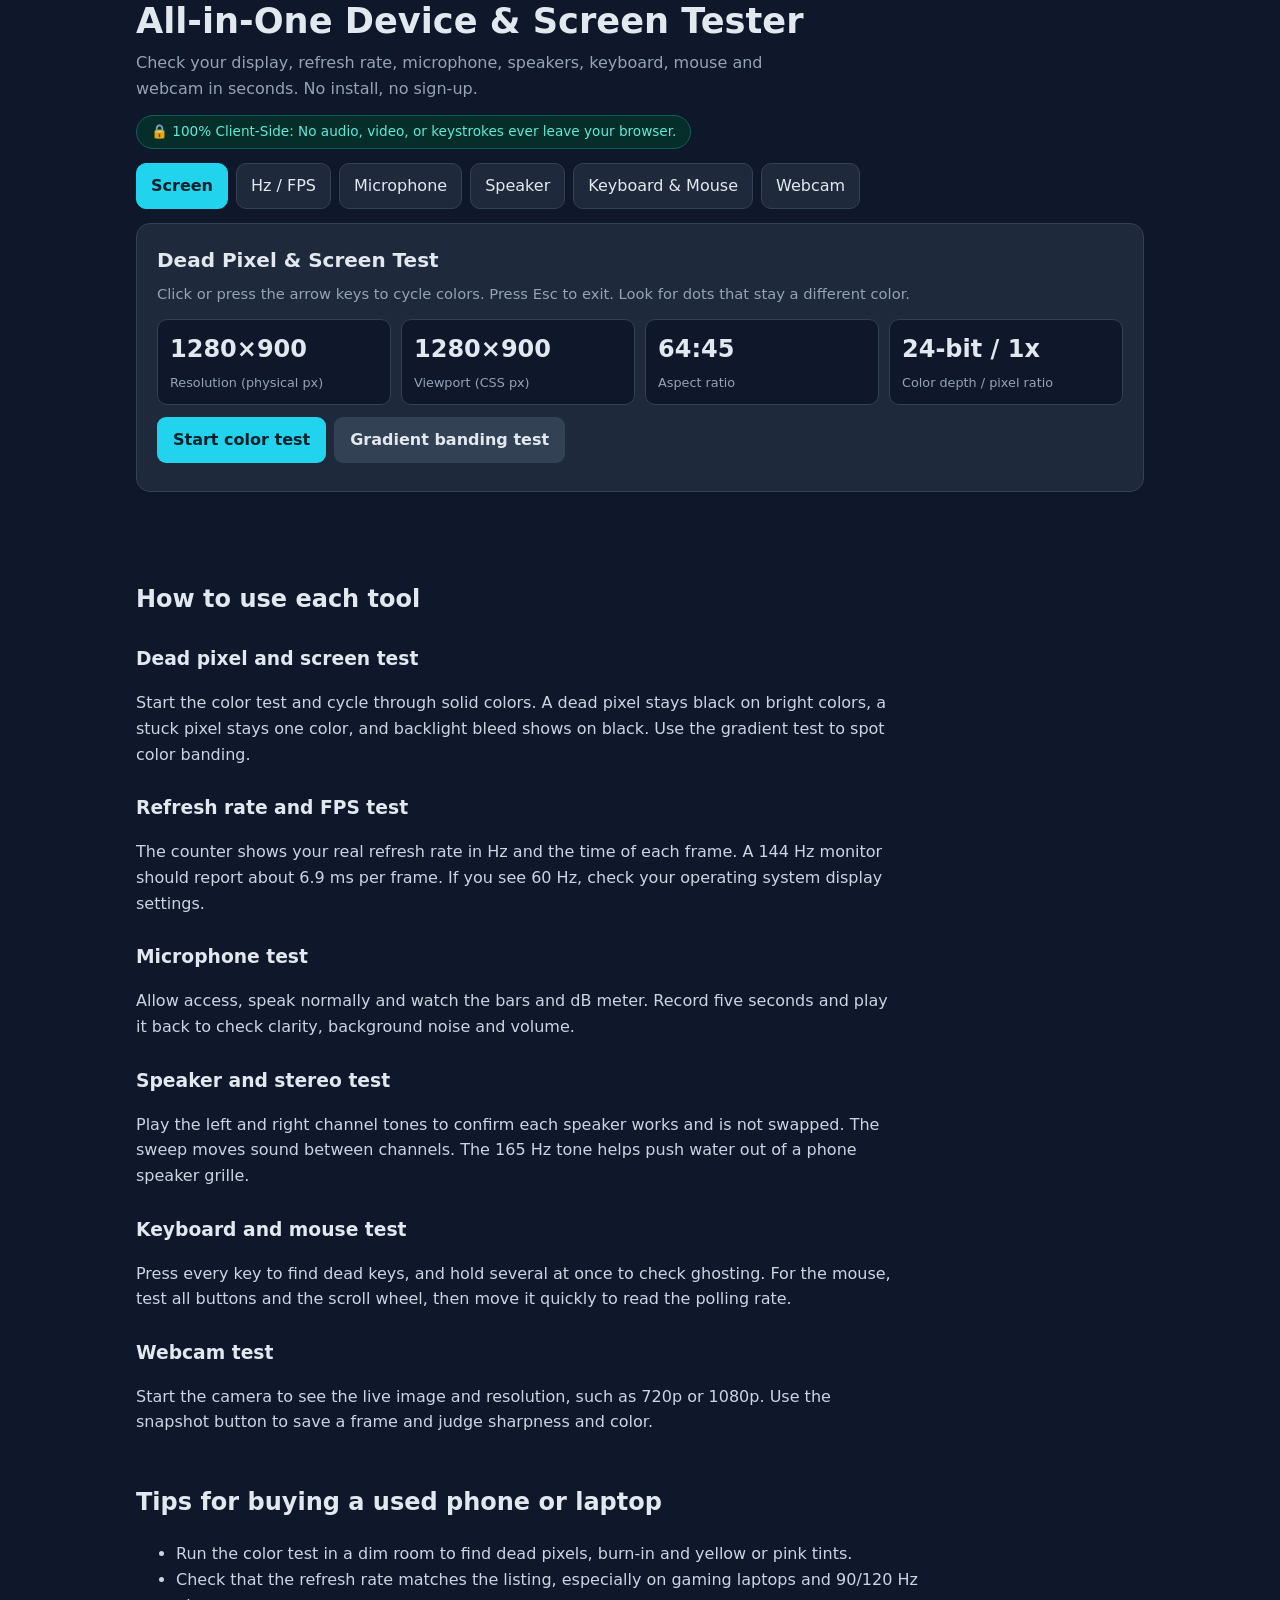
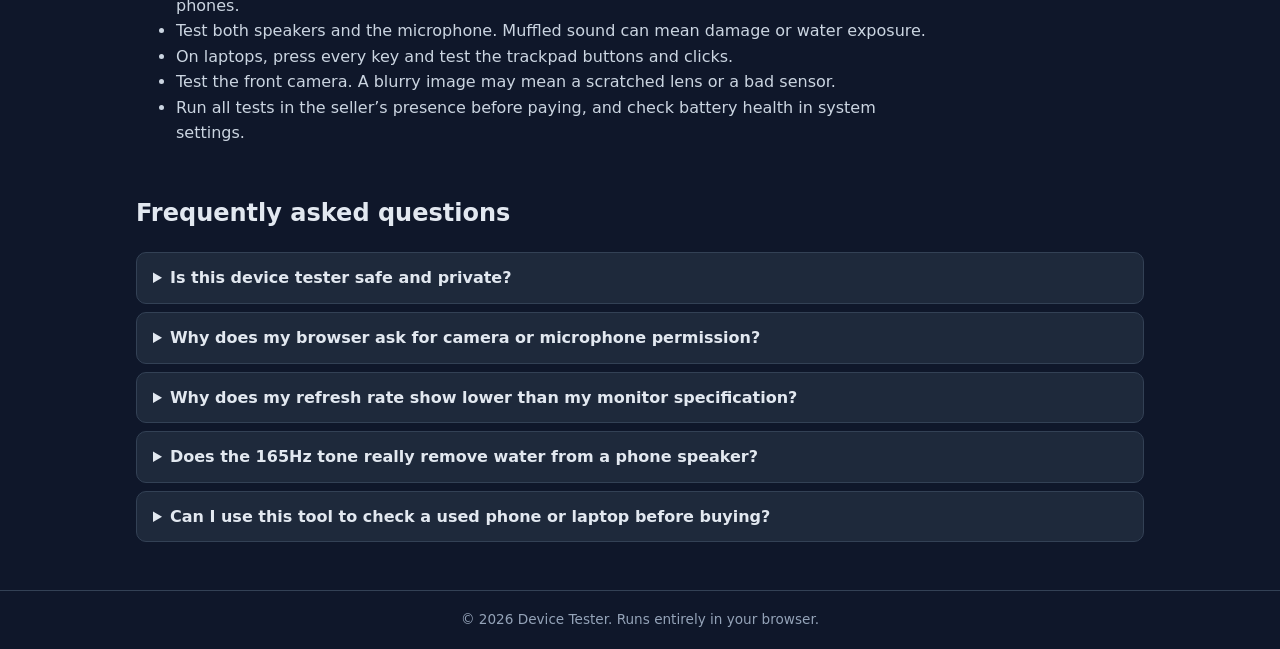
==== index.html @ 1de3c0f3 "Add files via upload" ====
<!DOCTYPE html>
<html lang="en">
<head>
<meta charset="utf-8">
<meta name="viewport" content="width=device-width, initial-scale=1">
<title>Free Online Device Tester: Dead Pixel, Hz, Mic, Speaker, Keyboard & Webcam Test</title>
<meta name="description" content="Free all-in-one device tester. Check dead pixels, screen refresh rate (Hz), microphone, speakers, keyboard, mouse polling rate and webcam in your browser. 100% client-side and private.">
<meta name="theme-color" content="#0f172a">
<link rel="canonical" href="https://test.yourdomain.com/">
<link rel="icon" href="data:image/svg+xml,%3Csvg xmlns='http://www.w3.org/2000/svg' viewBox='0 0 32 32'%3E%3Crect width='32' height='32' rx='7' fill='%230f172a'/%3E%3Crect x='6' y='8' width='20' height='13' rx='2' fill='none' stroke='%2322d3ee' stroke-width='2.5'/%3E%3Crect x='11' y='24' width='10' height='2.5' fill='%2322d3ee'/%3E%3C/svg%3E">
<meta property="og:type" content="website">
<meta property="og:title" content="Free Online Device Tester: Screen, Audio, Keyboard, Mouse & Webcam">
<meta property="og:description" content="Test your screen, refresh rate, microphone, speakers, keyboard, mouse and webcam in one fast page. Nothing leaves your browser.">
<meta property="og:url" content="https://test.yourdomain.com/">
<meta name="twitter:card" content="summary">
<script type="application/ld+json">
{"@context":"https://schema.org","@graph":[
{"@type":"WebApplication","name":"All-in-One Device & Screen Tester","url":"https://test.yourdomain.com/","applicationCategory":"UtilitiesApplication","operatingSystem":"Any (modern web browser)","offers":{"@type":"Offer","price":"0","priceCurrency":"USD"},"description":"Browser-based tools to test dead pixels, refresh rate, microphone, speakers, keyboard, mouse and webcam. Runs entirely on the client."},
{"@type":"FAQPage","mainEntity":[
{"@type":"Question","name":"Is this device tester safe and private?","acceptedAnswer":{"@type":"Answer","text":"Yes. Every test runs locally in your browser. Audio, video and keystrokes are never uploaded or stored on a server."}},
{"@type":"Question","name":"Why does my browser ask for camera or microphone permission?","acceptedAnswer":{"@type":"Answer","text":"Browsers require your explicit permission before a web page can use the camera or microphone. Click Allow to run the test, and you can revoke it at any time in the site settings."}},
{"@type":"Question","name":"Why does my refresh rate show lower than my monitor specification?","acceptedAnswer":{"@type":"Answer","text":"The browser measures the rate it actually draws at. Battery saver mode, a wrong display setting, a background tab or a cable limit can lower it. Set the refresh rate in your operating system display settings and test again."}},
{"@type":"Question","name":"Does the 165Hz tone really remove water from a phone speaker?","acceptedAnswer":{"@type":"Answer","text":"The vibration of a low-frequency tone can push small water droplets out of the speaker grille. It will not fix liquid damage inside the device, so let the phone dry completely afterwards."}},
{"@type":"Question","name":"Can I use this tool to check a used phone or laptop before buying?","acceptedAnswer":{"@type":"Answer","text":"Yes. Open the page in the device browser and run the screen, audio, keyboard, touch and webcam tests during the meeting with the seller."}}]}]}
</script>
<style>
:root{--bg:#0f172a;--card:#1e293b;--line:#334155;--tx:#e2e8f0;--mu:#94a3b8;--ac:#22d3ee;--ok:#4ade80;--bad:#f87171;color-scheme:dark}
*{box-sizing:border-box}html{scroll-behavior:smooth}
body{margin:0;background:var(--bg);color:var(--tx);font:16px/1.6 system-ui,-apple-system,"Segoe UI",Roboto,sans-serif}
.w{max-width:1040px;margin:0 auto;padding:0 16px}
header{padding:28px 0 12px}h1{font-size:clamp(1.5rem,4vw,2.2rem);line-height:1.2;margin:0 0 8px}
header p{color:var(--mu);margin:0 0 14px;max-width:62ch}
.badge{display:inline-block;background:#052e2b;border:1px solid #115e59;color:#5eead4;border-radius:99px;padding:5px 14px;font-size:.85rem}
nav{display:flex;gap:8px;overflow-x:auto;padding:14px 0;position:sticky;top:0;background:var(--bg);z-index:5;scrollbar-width:thin}
nav button{flex:0 0 auto;background:var(--card);color:var(--tx);border:1px solid var(--line);border-radius:10px;padding:9px 14px;font:inherit;cursor:pointer}
nav button[aria-selected=true]{background:var(--ac);color:#04212a;border-color:var(--ac);font-weight:600}
button:focus-visible,summary:focus-visible,select:focus-visible{outline:2px solid var(--ac);outline-offset:2px}
.card{background:var(--card);border:1px solid var(--line);border-radius:14px;padding:20px;margin-bottom:16px}
.card h2{margin:0 0 6px;font-size:1.25rem}.mu{color:var(--mu);font-size:.92rem;margin:0 0 14px}
.btn{background:var(--ac);color:#04212a;border:0;border-radius:9px;padding:10px 16px;font:inherit;font-weight:600;cursor:pointer;margin:0 8px 8px 0}
.btn.s{background:#334155;color:var(--tx)}.btn:active{transform:translateY(1px)}
.g{display:grid;grid-template-columns:repeat(auto-fit,minmax(150px,1fr));gap:10px;margin-bottom:12px}
.st{background:var(--bg);border:1px solid var(--line);border-radius:10px;padding:10px 12px}.st b{display:block;font-size:1.5rem;font-variant-numeric:tabular-nums}.st span{color:var(--mu);font-size:.8rem}
canvas{width:100%;background:var(--bg);border:1px solid var(--line);border-radius:10px;display:block}
#fs{position:fixed;inset:0;z-index:99;display:none;cursor:pointer}#fs.on{display:block}
#fs i{position:absolute;left:50%;bottom:24px;transform:translateX(-50%);background:#000a;color:#fff;font:normal .85rem system-ui;padding:6px 14px;border-radius:99px;animation:f 3s forwards}
@keyframes f{70%{opacity:1}to{opacity:0}}
.lane{position:relative;height:34px;background:var(--bg);border:1px solid var(--line);border-radius:8px;margin-bottom:8px;overflow:hidden}
.lane u{position:absolute;top:5px;left:0;width:44px;height:22px;border-radius:50% 50% 8px 8px;background:var(--ac);text-decoration:none;will-change:transform}
.lane small{position:absolute;right:8px;top:6px;color:var(--mu)}
.kb{display:flex;flex-direction:column;gap:4px;user-select:none;overflow-x:auto;padding-bottom:4px}
.kr{display:flex;gap:4px;min-width:640px}
.k{flex:1 1 0;min-width:0;height:40px;background:var(--bg);border:1px solid var(--line);border-radius:6px;display:flex;align-items:center;justify-content:center;font-size:.72rem;color:var(--mu)}
.k.u{background:#164e63;color:#fff;border-color:#155e75}.k.d{background:var(--ac);color:#04212a;border-color:var(--ac)}
#pad{height:180px;border:2px dashed var(--line);border-radius:12px;display:flex;align-items:center;justify-content:center;gap:10px;flex-wrap:wrap;touch-action:none;text-align:center;padding:10px;color:var(--mu)}
.mb{padding:6px 12px;border:1px solid var(--line);border-radius:8px;background:var(--bg)}.mb.d{background:var(--ac);color:#04212a}.mb.u{background:#164e63;color:#fff}
video{width:100%;max-height:60vh;background:#000;border-radius:10px;display:block}
.msg{color:var(--bad);min-height:1.4em;font-size:.9rem}
audio{width:100%;margin-top:6px}
.seo{padding:24px 0 40px}.seo h2{margin-top:2em}.seo h3{margin:1.4em 0 .3em}.seo p,.seo li{color:#cbd5e1;max-width:75ch}
details{background:var(--card);border:1px solid var(--line);border-radius:10px;padding:12px 16px;margin-bottom:8px}summary{cursor:pointer;font-weight:600}
footer{border-top:1px solid var(--line);padding:18px 0;color:var(--mu);font-size:.85rem;text-align:center}
@media(prefers-reduced-motion:reduce){*{animation:none!important;scroll-behavior:auto!important}}
</style>
</head>
<body>
<header class="w">
<h1>All-in-One Device &amp; Screen Tester</h1>
<p>Check your display, refresh rate, microphone, speakers, keyboard, mouse and webcam in seconds. No install, no sign-up.</p>
<span class="badge">&#128274; 100% Client-Side: No audio, video, or keystrokes ever leave your browser.</span>
</header>
<main class="w">
<nav role="tablist" aria-label="Tools" id="tabs"></nav>

<section id="t-screen" class="card" hidden>
<h2>Dead Pixel &amp; Screen Test</h2>
<p class="mu">Click or press the arrow keys to cycle colors. Press Esc to exit. Look for dots that stay a different color.</p>
<div class="g"><div class="st"><b id="sRes">-</b><span>Resolution (physical px)</span></div><div class="st"><b id="sVp">-</b><span>Viewport (CSS px)</span></div><div class="st"><b id="sAr">-</b><span>Aspect ratio</span></div><div class="st"><b id="sCd">-</b><span>Color depth / pixel ratio</span></div></div>
<button class="btn" id="bCol">Start color test</button><button class="btn s" id="bGrad">Gradient banding test</button>
</section>

<section id="t-hz" class="card" hidden>
<h2>Refresh Rate (Hz) &amp; FPS Test</h2>
<p class="mu">Measured live with requestAnimationFrame. Keep this tab in the foreground for an accurate reading.</p>
<div class="g"><div class="st"><b id="hHz">-</b><span>Refresh rate (Hz)</span></div><div class="st"><b id="hMs">-</b><span>Frame time (ms)</span></div><div class="st"><b id="hMm">-</b><span>Min / max (ms)</span></div></div>
<div class="lane"><u data-fps="0"></u><small>Native rate</small></div>
<div class="lane"><u data-fps="60"></u><small>60 FPS</small></div>
<div class="lane"><u data-fps="30"></u><small>30 FPS</small></div>
<p class="mu">Watch the objects. The higher the refresh rate, the smoother and less blurry the motion looks.</p>
</section>

<section id="t-mic" class="card" hidden>
<h2>Microphone Tester</h2>
<p class="mu">Allow microphone access, then speak. Record 5 seconds to hear how you sound.</p>
<canvas id="mCv" width="800" height="160" aria-label="Frequency visualizer"></canvas>
<div class="g" style="margin-top:12px"><div class="st"><b id="mDb">-</b><span>Level (dBFS)</span></div><div class="st"><b id="mPk">-</b><span>Peak (dBFS)</span></div></div>
<button class="btn" id="mStart">Start microphone</button><button class="btn s" id="mRec" disabled>Record &amp; Playback 5s</button><button class="btn s" id="mStop" disabled>Stop</button>
<audio id="mAud" controls hidden></audio><div class="msg" id="mMsg"></div>
</section>

<section id="t-spk" class="card" hidden>
<h2>Speaker &amp; Stereo Audio Tester</h2>
<p class="mu">Use headphones or speakers at a low volume first. Each button plays a test tone.</p>
<button class="btn" data-a="L">Left channel</button><button class="btn" data-a="R">Right channel</button><button class="btn" data-a="S">Stereo sweep</button><button class="btn s" data-a="W">Water eject 165 Hz</button><button class="btn s" id="aStop">Stop</button>
<p class="mu" id="aInfo">Ready.</p>
<p class="mu">Water eject plays a 165 Hz sine wave for 30 seconds. Place the phone with the speaker facing down and raise the volume to maximum.</p>
</section>

<section id="t-kb" class="card" hidden>
<h2>Keyboard &amp; Mouse Tester</h2>
<p class="mu">Press keys: bright = held down, blue = already tested. Keys that never light up may be dead. Hold several keys together to check ghosting.</p>
<div class="kb" id="kb"></div>
<div class="g" style="margin-top:12px"><div class="st"><b id="kLast">-</b><span>Last key / code</span></div><div class="st"><b id="kCnt">0</b><span>Keys tested</span></div><div class="st"><b id="kHold">0</b><span>Held now</span></div></div>
<button class="btn s" id="kReset">Reset</button>
<h2 style="margin-top:18px">Mouse</h2>
<div id="pad"><span class="mb" data-b="0">Left</span><span class="mb" data-b="1">Middle</span><span class="mb" data-b="2">Right</span><span class="mb" data-b="3">Back</span><span class="mb" data-b="4">Forward</span><span id="pTx">Click, scroll and move inside this box</span></div>
<div class="g" style="margin-top:12px"><div class="st"><b id="pWh">0</b><span>Scroll delta (up/down)</span></div><div class="st"><b id="pHz">-</b><span>Polling rate (Hz, approx.)</span></div><div class="st"><b id="pXY">-</b><span>Position (x, y)</span></div></div>
</section>

<section id="t-cam" class="card" hidden>
<h2>Webcam Tester</h2>
<p class="mu">Allow camera access to see a live preview and your real resolution.</p>
<video id="cV" autoplay playsinline muted></video>
<div class="g" style="margin-top:12px"><div class="st"><b id="cRes">-</b><span>Resolution</span></div><div class="st"><b id="cQ">-</b><span>Quality</span></div><div class="st"><b id="cFps">-</b><span>Frame rate</span></div></div>
<button class="btn" id="cStart">Start camera</button><button class="btn s" id="cMir">Mirror: on</button><button class="btn s" id="cSnap" disabled>Download snapshot</button><button class="btn s" id="cStop" disabled>Stop</button>
<div class="msg" id="cMsg"></div>
</section>

<article class="seo">
<h2>How to use each tool</h2>
<h3>Dead pixel and screen test</h3><p>Start the color test and cycle through solid colors. A dead pixel stays black on bright colors, a stuck pixel stays one color, and backlight bleed shows on black. Use the gradient test to spot color banding.</p>
<h3>Refresh rate and FPS test</h3><p>The counter shows your real refresh rate in Hz and the time of each frame. A 144 Hz monitor should report about 6.9 ms per frame. If you see 60 Hz, check your operating system display settings.</p>
<h3>Microphone test</h3><p>Allow access, speak normally and watch the bars and dB meter. Record five seconds and play it back to check clarity, background noise and volume.</p>
<h3>Speaker and stereo test</h3><p>Play the left and right channel tones to confirm each speaker works and is not swapped. The sweep moves sound between channels. The 165 Hz tone helps push water out of a phone speaker grille.</p>
<h3>Keyboard and mouse test</h3><p>Press every key to find dead keys, and hold several at once to check ghosting. For the mouse, test all buttons and the scroll wheel, then move it quickly to read the polling rate.</p>
<h3>Webcam test</h3><p>Start the camera to see the live image and resolution, such as 720p or 1080p. Use the snapshot button to save a frame and judge sharpness and color.</p>

<h2>Tips for buying a used phone or laptop</h2>
<ul>
<li>Run the color test in a dim room to find dead pixels, burn-in and yellow or pink tints.</li>
<li>Check that the refresh rate matches the listing, especially on gaming laptops and 90/120 Hz phones.</li>
<li>Test both speakers and the microphone. Muffled sound can mean damage or water exposure.</li>
<li>On laptops, press every key and test the trackpad buttons and clicks.</li>
<li>Test the front camera. A blurry image may mean a scratched lens or a bad sensor.</li>
<li>Run all tests in the seller&rsquo;s presence before paying, and check battery health in system settings.</li>
</ul>

<h2>Frequently asked questions</h2>
<details><summary>Is this device tester safe and private?</summary><p>Yes. Every test runs locally in your browser. Audio, video and keystrokes are never uploaded or stored on a server.</p></details>
<details><summary>Why does my browser ask for camera or microphone permission?</summary><p>Browsers require your explicit permission before a web page can use the camera or microphone. Click Allow to run the test, and you can revoke it at any time in the site settings.</p></details>
<details><summary>Why does my refresh rate show lower than my monitor specification?</summary><p>The browser measures the rate it actually draws at. Battery saver mode, a wrong display setting, a background tab or a cable limit can lower it. Set the refresh rate in your operating system display settings and test again.</p></details>
<details><summary>Does the 165Hz tone really remove water from a phone speaker?</summary><p>The vibration of a low-frequency tone can push small water droplets out of the speaker grille. It will not fix liquid damage inside the device, so let the phone dry completely afterwards.</p></details>
<details><summary>Can I use this tool to check a used phone or laptop before buying?</summary><p>Yes. Open the page in the device browser and run the screen, audio, keyboard, touch and webcam tests during the meeting with the seller.</p></details>
</article>
</main>
<footer><div class="w">&copy; <span id="yr"></span> Device Tester. Runs entirely in your browser.</div></footer>
<div id="fs" role="dialog" aria-label="Full-screen test"><i>Click or use arrow keys. Esc to exit.</i></div>

<script>
(function(){
"use strict";
var $=function(i){return document.getElementById(i)},Q=function(s,r){return Array.prototype.slice.call((r||document).querySelectorAll(s))};
$("yr").textContent=new Date().getFullYear();

/* Tabs */
var TABS=[["screen","Screen"],["hz","Hz / FPS"],["mic","Microphone"],["spk","Speaker"],["kb","Keyboard & Mouse"],["cam","Webcam"]],stops={};
TABS.forEach(function(t){var b=document.createElement("button");b.textContent=t[1];b.setAttribute("role","tab");b.dataset.t=t[0];b.onclick=function(){show(t[0])};$("tabs").appendChild(b)});
function show(id){
 if(!TABS.some(function(t){return t[0]===id}))id="screen";
 TABS.forEach(function(t){$("t-"+t[0]).hidden=t[0]!==id;if(t[0]!==id&&stops[t[0]])stops[t[0]]()});
 Q("#tabs button").forEach(function(b){b.setAttribute("aria-selected",b.dataset.t===id)});
 history.replaceState(null,"","#"+id);
 if(id==="hz")hzStart();else hzStop();
 if(id==="screen")info();
}
function info(){
 var d=window.devicePixelRatio||1,w=Math.round(screen.width*d),h=Math.round(screen.height*d);
 function g(a,b){return b?g(b,a%b):a}var c=g(screen.width,screen.height);
 $("sRes").textContent=w+"\u00d7"+h;$("sVp").textContent=innerWidth+"\u00d7"+innerHeight;
 $("sAr").textContent=(screen.width/c)+":"+(screen.height/c);$("sCd").textContent=screen.colorDepth+"-bit / "+d+"x";
}
addEventListener("resize",info);

/* 1. Screen test */
var BG=["#f00","#0f0","#00f","#fff","#000","#ff0","#0ff","#f0f","linear-gradient(90deg,#000,#fff)","linear-gradient(90deg,#000,#f00)","linear-gradient(90deg,#000,#0f0)","linear-gradient(90deg,#000,#00f)"],ci=0,fs=$("fs");
function paint(){fs.style.background=BG[ci]}
function openFs(i){ci=i;paint();fs.classList.add("on");var el=fs.firstChild;el.style.animation="none";void el.offsetWidth;el.style.animation="";if(fs.requestFullscreen)fs.requestFullscreen().catch(function(){})}
function closeFs(){fs.classList.remove("on");if(document.fullscreenElement)document.exitFullscreen()}
function step(n){ci=(ci+n+BG.length)%BG.length;paint()}
$("bCol").onclick=function(){openFs(0)};$("bGrad").onclick=function(){openFs(8)};
fs.onclick=function(){step(1)};
document.addEventListener("fullscreenchange",function(){if(!document.fullscreenElement)fs.classList.remove("on")});
addEventListener("keydown",function(e){
 if(!fs.classList.contains("on"))return;
 if(e.key==="ArrowRight"||e.key==="ArrowDown"||e.key===" "){step(1);e.preventDefault()}
 else if(e.key==="ArrowLeft"||e.key==="ArrowUp"){step(-1);e.preventDefault()}
 else if(e.key==="Escape")closeFs();
},true);

/* 2. Hz test */
var raf=0,last=0,dl=[],lanes=Q(".lane u"),lt=[0,0,0];
function hzTick(t){
 if(last){dl.push(t-last);if(dl.length>120)dl.shift();
  if(dl.length>10){var s=dl.slice().sort(function(a,b){return a-b}),m=s[s.length>>1];
   $("hHz").textContent=Math.round(1000/m);$("hMs").textContent=m.toFixed(2);$("hMm").textContent=s[0].toFixed(1)+" / "+s[s.length-1].toFixed(1)}}
 last=t;
 var W=lanes[0].parentNode.clientWidth-44,x=(t*0.45)%(2*W);x=x>W?2*W-x:x;
 lanes.forEach(function(u,i){var f=+u.dataset.fps,iv=f?1000/f:0;
  if(!f||t-lt[i]>=iv){lt[i]=t;u.style.transform="translateX("+x+"px)"}});
 raf=requestAnimationFrame(hzTick);
}
function hzStart(){if(!raf){last=0;dl=[];raf=requestAnimationFrame(hzTick)}}
function hzStop(){cancelAnimationFrame(raf);raf=0}

/* 3. Microphone */
var mS,mC,mAn,mRaf=0,mPk=-Infinity,mRecd,cv=$("mCv"),cx=cv.getContext("2d");
function db(v){return v>0?20*Math.log10(v):-Infinity}
function fmt(v){return isFinite(v)?v.toFixed(1):"-\u221e"}
function mDraw(){
 var f=new Uint8Array(mAn.frequencyBinCount),t=new Float32Array(mAn.fftSize);
 mAn.getByteFrequencyData(f);mAn.getFloatTimeDomainData(t);
 var p=0;for(var i=0;i<t.length;i++){var a=Math.abs(t[i]);if(a>p)p=a}
 var d=db(p);if(d>mPk)mPk=d;$("mDb").textContent=fmt(d);$("mPk").textContent=fmt(mPk);
 cx.clearRect(0,0,cv.width,cv.height);var n=64,bw=cv.width/n;
 for(var j=0;j<n;j++){var h=f[j*2]/255*cv.height;cx.fillStyle="hsl("+(190-f[j*2]/3)+",80%,55%)";cx.fillRect(j*bw+1,cv.height-h,bw-2,h)}
 mRaf=requestAnimationFrame(mDraw);
}
$("mStart").onclick=function(){
 if(mS)return;$("mMsg").textContent="";
 navigator.mediaDevices.getUserMedia({audio:true}).then(function(s){
  mS=s;mC=new (window.AudioContext||window.webkitAudioContext)();mAn=mC.createAnalyser();mAn.fftSize=2048;
  mC.createMediaStreamSource(s).connect(mAn);mPk=-Infinity;mDraw();
  $("mRec").disabled=$("mStop").disabled=false;
 }).catch(function(e){$("mMsg").textContent="Microphone unavailable: "+e.name+". Allow access in your browser settings."});
};
function mStop(){cancelAnimationFrame(mRaf);if(mS){mS.getTracks().forEach(function(t){t.stop()});mS=null}if(mC){mC.close();mC=null}$("mRec").disabled=$("mStop").disabled=true}
$("mStop").onclick=mStop;stops.mic=mStop;
$("mRec").onclick=function(){
 if(!mS||!window.MediaRecorder){$("mMsg").textContent="Recording is not supported in this browser.";return}
 var ch=[],r=new MediaRecorder(mS),b=$("mRec"),n=5;b.disabled=true;
 r.ondataavailable=function(e){ch.push(e.data)};
 r.onstop=function(){var a=$("mAud");a.src=URL.createObjectURL(new Blob(ch,{type:r.mimeType}));a.hidden=false;a.play().catch(function(){});b.disabled=false;b.textContent="Record & Playback 5s"};
 r.start();var iv=setInterval(function(){b.textContent="Recording... "+n--;if(n<0){clearInterval(iv);if(r.state!=="inactive")r.stop()}},1000);b.textContent="Recording... 5";
};

/* 4. Speaker */
var aC,aO,aG,aP,aIv,aTo;
function aStop(){
 clearInterval(aIv);clearTimeout(aTo);
 if(aO){try{aG.gain.setTargetAtTime(0,aC.currentTime,.02);aO.stop(aC.currentTime+.1)}catch(e){}aO=null}
 $("aInfo").textContent="Ready.";
}
function aPlay(m){
 aStop();aC=aC||new (window.AudioContext||window.webkitAudioContext)();if(aC.state==="suspended")aC.resume();
 aO=aC.createOscillator();aG=aC.createGain();aO.type="sine";aO.frequency.value=m==="W"?165:440;
 var vol=m==="W"?.8:.25,pan=m==="L"?-1:m==="R"?1:0;
 aG.gain.setValueAtTime(0,aC.currentTime);aG.gain.linearRampToValueAtTime(vol,aC.currentTime+.05);
 aO.connect(aG);
 if(aC.createStereoPanner){aP=aC.createStereoPanner();aP.pan.value=pan;aG.connect(aP);aP.connect(aC.destination)}else aG.connect(aC.destination);
 if(m==="S"&&aP){var t0=performance.now();aIv=setInterval(function(){aP.pan.value=Math.sin((performance.now()-t0)/700)},30)}
 aO.start();
 $("aInfo").textContent={L:"Playing 440 Hz on the left channel.",R:"Playing 440 Hz on the right channel.",S:"Sweeping sound from left to right.",W:"Playing 165 Hz. Auto-stops in 30 seconds."}[m];
 aTo=setTimeout(aStop,m==="W"?30000:8000);
}
Q("[data-a]").forEach(function(b){b.onclick=function(){aPlay(b.dataset.a)}});
$("aStop").onclick=aStop;stops.spk=aStop;

/* 5. Keyboard & mouse */
var rows=[
 [["Escape","Esc"],"F1","F2","F3","F4","F5","F6","F7","F8","F9","F10","F11","F12",["Delete","Del"]],
 [["Backquote","`"],"1","2","3","4","5","6","7","8","9","0",["Minus","-"],["Equal","="],["Backspace","Bksp",2]],
 [["Tab","Tab",1.5]].concat("QWERTYUIOP".split("")).concat([["BracketLeft","["],["BracketRight","]"],["Backslash","\\",1.5]]),
 [["CapsLock","Caps",1.8]].concat("ASDFGHJKL".split("")).concat([["Semicolon",";"],["Quote","'"],["Enter","Enter",2.2]]),
 [["ShiftLeft","Shift",2.3]].concat("ZXCVBNM".split("")).concat([["Comma",","],["Period","."],["Slash","/"],["ShiftRight","Shift",2.7]]),
 [["ControlLeft","Ctrl",1.3],["MetaLeft","Win",1.3],["AltLeft","Alt",1.3],["Space","Space",6],["AltRight","Alt"],["ControlRight","Ctrl",1.3],["ArrowLeft","\u2190"],["ArrowUp","\u2191"],["ArrowDown","\u2193"],["ArrowRight","\u2192"]]
],kbEl=$("kb"),keys={},used={},held={};
rows.forEach(function(r){var d=document.createElement("div");d.className="kr";
 r.forEach(function(k){var c,l,w=1;if(typeof k==="string"){l=k;c=/^\d+$/.test(k)?"Digit"+k:/^F\d/.test(k)?k:"Key"+k}else{c=k[0];l=k[1];w=k[2]||1}
  var e=document.createElement("div");e.className="k";e.textContent=l;e.style.flexGrow=w;keys[c]=e;d.appendChild(e)});kbEl.appendChild(d)});
function kStat(){$("kCnt").textContent=Object.keys(used).length;$("kHold").textContent=Object.keys(held).length}
addEventListener("keydown",function(e){
 if(fs.classList.contains("on")||$("t-kb").hidden)return;
 e.preventDefault();var el=keys[e.code];held[e.code]=1;used[e.code]=1;
 if(el){el.classList.add("d");el.classList.add("u")}
 $("kLast").textContent=(e.key===" "?"Space":e.key)+" / "+e.code;kStat();
});
addEventListener("keyup",function(e){if($("t-kb").hidden)return;delete held[e.code];if(keys[e.code])keys[e.code].classList.remove("d");kStat()});
addEventListener("blur",function(){held={};Q(".k.d").forEach(function(k){k.classList.remove("d")});kStat()});
$("kReset").onclick=function(){used={};held={};Q(".k").forEach(function(k){k.className="k"});$("kLast").textContent="-";kStat()};
var pad=$("pad"),wh=0,cnt=0,pt=performance.now(),raw="onpointerrawupdate" in window;
pad.addEventListener("contextmenu",function(e){e.preventDefault()});
pad.addEventListener("mousedown",function(e){e.preventDefault();var b=pad.querySelector('[data-b="'+e.button+'"]');if(b){b.classList.add("d");b.classList.add("u")}});
addEventListener("mouseup",function(e){var b=pad.querySelector('[data-b="'+e.button+'"]');if(b)b.classList.remove("d")});
pad.addEventListener("auxclick",function(e){e.preventDefault()});
pad.addEventListener("wheel",function(e){e.preventDefault();wh+=e.deltaY>0?1:-1;$("pWh").textContent=(e.deltaY>0?"\u2193 ":"\u2191 ")+Math.abs(wh)},{passive:false});
pad.addEventListener(raw?"pointerrawupdate":"pointermove",function(e){
 cnt++;var n=performance.now();
 $("pXY").textContent=Math.round(e.offsetX)+", "+Math.round(e.offsetY);
 if(n-pt>=1000){$("pHz").textContent=Math.round(cnt*1000/(n-pt));cnt=0;pt=n}
});

/* 6. Webcam */
var cS,mir=true,v=$("cV");
v.style.transform="scaleX(-1)";
$("cStart").onclick=function(){
 if(cS)return;$("cMsg").textContent="";
 navigator.mediaDevices.getUserMedia({video:{width:{ideal:1920},height:{ideal:1080}}}).then(function(s){
  cS=s;v.srcObject=s;$("cSnap").disabled=$("cStop").disabled=false;
  v.onloadedmetadata=function(){var w=v.videoWidth,h=v.videoHeight,st=s.getVideoTracks()[0].getSettings();
   $("cRes").textContent=w+"\u00d7"+h;$("cQ").textContent=h>=2160?"4K":h>=1440?"1440p":h>=1080?"1080p Full HD":h>=720?"720p HD":h>=480?"480p SD":"Low";
   $("cFps").textContent=st.frameRate?Math.round(st.frameRate)+" fps":"-"};
 }).catch(function(e){$("cMsg").textContent="Camera unavailable: "+e.name+". Allow access in your browser settings."});
};
function cStop(){if(cS){cS.getTracks().forEach(function(t){t.stop()});cS=null;v.srcObject=null}$("cSnap").disabled=$("cStop").disabled=true}
$("cStop").onclick=cStop;stops.cam=cStop;
$("cMir").onclick=function(){mir=!mir;v.style.transform=mir?"scaleX(-1)":"";this.textContent="Mirror: "+(mir?"on":"off")};
$("cSnap").onclick=function(){
 var c=document.createElement("canvas");c.width=v.videoWidth;c.height=v.videoHeight;var x=c.getContext("2d");
 if(mir){x.translate(c.width,0);x.scale(-1,1)}x.drawImage(v,0,0);
 c.toBlob(function(b){var a=document.createElement("a");a.href=URL.createObjectURL(b);a.download="snapshot-"+Date.now()+".png";a.click();setTimeout(function(){URL.revokeObjectURL(a.href)},1000)});
};

addEventListener("hashchange",function(){show(location.hash.slice(1))});
show(location.hash.slice(1)||"screen");
})();
</script>
</body>
</html>
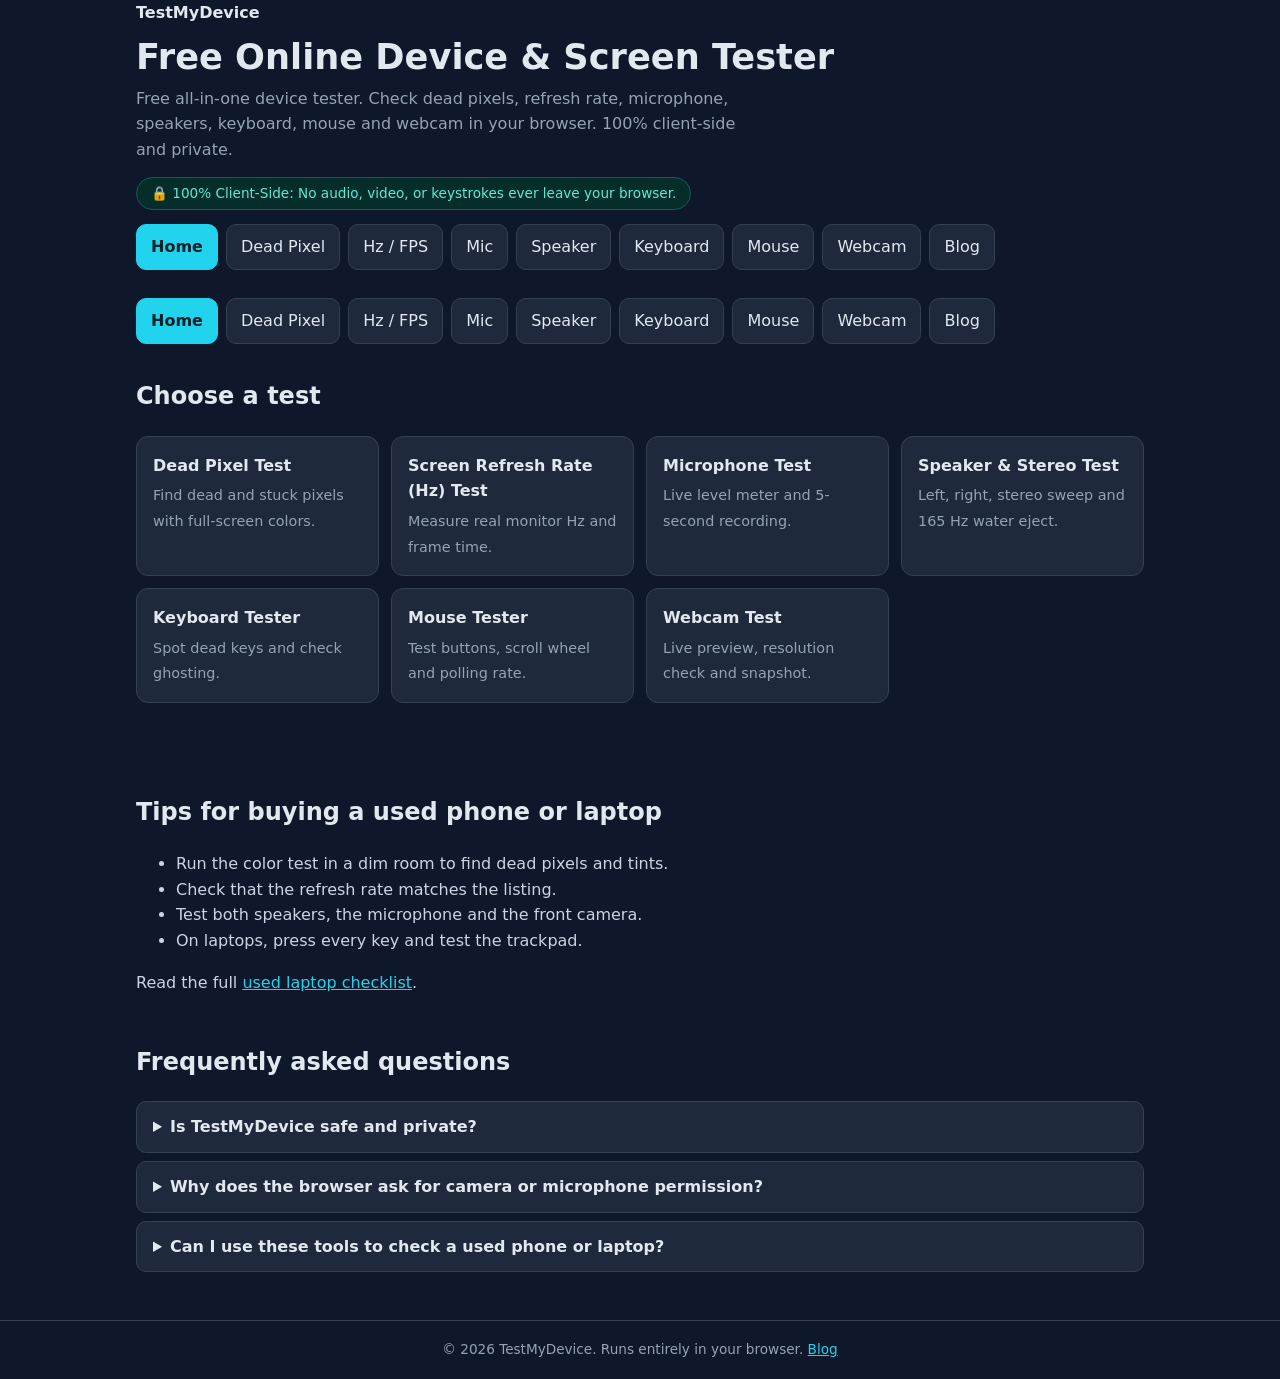
==== commit a3ec781d: "Add files via upload" ====
--- a/index.html
+++ b/index.html
@@ -1,328 +1,11 @@
 <!DOCTYPE html>
-<html lang="en">
-<head>
-<meta charset="utf-8">
-<meta name="viewport" content="width=device-width, initial-scale=1">
-<title>Free Online Device Tester: Dead Pixel, Hz, Mic, Speaker, Keyboard & Webcam Test</title>
-<meta name="description" content="Free all-in-one device tester. Check dead pixels, screen refresh rate (Hz), microphone, speakers, keyboard, mouse polling rate and webcam in your browser. 100% client-side and private.">
-<meta name="theme-color" content="#0f172a">
-<link rel="canonical" href="https://test.yourdomain.com/">
+<html lang="en"><head><meta charset="utf-8"><meta name="viewport" content="width=device-width, initial-scale=1">
+<title>TestMyDevice: Free Online Device Tester for Screen, Mic, Speaker, Keyboard &amp; Webcam</title><meta name="description" content="Free all-in-one device tester. Check dead pixels, refresh rate, microphone, speakers, keyboard, mouse and webcam in your browser. 100% client-side and private."><meta name="theme-color" content="#0f172a">
+<link rel="canonical" href="https://testmydevice.shaor.workers.dev/"><link rel="stylesheet" href="/style.css">
 <link rel="icon" href="data:image/svg+xml,%3Csvg xmlns='http://www.w3.org/2000/svg' viewBox='0 0 32 32'%3E%3Crect width='32' height='32' rx='7' fill='%230f172a'/%3E%3Crect x='6' y='8' width='20' height='13' rx='2' fill='none' stroke='%2322d3ee' stroke-width='2.5'/%3E%3Crect x='11' y='24' width='10' height='2.5' fill='%2322d3ee'/%3E%3C/svg%3E">
-<meta property="og:type" content="website">
-<meta property="og:title" content="Free Online Device Tester: Screen, Audio, Keyboard, Mouse & Webcam">
-<meta property="og:description" content="Test your screen, refresh rate, microphone, speakers, keyboard, mouse and webcam in one fast page. Nothing leaves your browser.">
-<meta property="og:url" content="https://test.yourdomain.com/">
-<meta name="twitter:card" content="summary">
-<script type="application/ld+json">
-{"@context":"https://schema.org","@graph":[
-{"@type":"WebApplication","name":"All-in-One Device & Screen Tester","url":"https://test.yourdomain.com/","applicationCategory":"UtilitiesApplication","operatingSystem":"Any (modern web browser)","offers":{"@type":"Offer","price":"0","priceCurrency":"USD"},"description":"Browser-based tools to test dead pixels, refresh rate, microphone, speakers, keyboard, mouse and webcam. Runs entirely on the client."},
-{"@type":"FAQPage","mainEntity":[
-{"@type":"Question","name":"Is this device tester safe and private?","acceptedAnswer":{"@type":"Answer","text":"Yes. Every test runs locally in your browser. Audio, video and keystrokes are never uploaded or stored on a server."}},
-{"@type":"Question","name":"Why does my browser ask for camera or microphone permission?","acceptedAnswer":{"@type":"Answer","text":"Browsers require your explicit permission before a web page can use the camera or microphone. Click Allow to run the test, and you can revoke it at any time in the site settings."}},
-{"@type":"Question","name":"Why does my refresh rate show lower than my monitor specification?","acceptedAnswer":{"@type":"Answer","text":"The browser measures the rate it actually draws at. Battery saver mode, a wrong display setting, a background tab or a cable limit can lower it. Set the refresh rate in your operating system display settings and test again."}},
-{"@type":"Question","name":"Does the 165Hz tone really remove water from a phone speaker?","acceptedAnswer":{"@type":"Answer","text":"The vibration of a low-frequency tone can push small water droplets out of the speaker grille. It will not fix liquid damage inside the device, so let the phone dry completely afterwards."}},
-{"@type":"Question","name":"Can I use this tool to check a used phone or laptop before buying?","acceptedAnswer":{"@type":"Answer","text":"Yes. Open the page in the device browser and run the screen, audio, keyboard, touch and webcam tests during the meeting with the seller."}}]}]}
-</script>
-<style>
-:root{--bg:#0f172a;--card:#1e293b;--line:#334155;--tx:#e2e8f0;--mu:#94a3b8;--ac:#22d3ee;--ok:#4ade80;--bad:#f87171;color-scheme:dark}
-*{box-sizing:border-box}html{scroll-behavior:smooth}
-body{margin:0;background:var(--bg);color:var(--tx);font:16px/1.6 system-ui,-apple-system,"Segoe UI",Roboto,sans-serif}
-.w{max-width:1040px;margin:0 auto;padding:0 16px}
-header{padding:28px 0 12px}h1{font-size:clamp(1.5rem,4vw,2.2rem);line-height:1.2;margin:0 0 8px}
-header p{color:var(--mu);margin:0 0 14px;max-width:62ch}
-.badge{display:inline-block;background:#052e2b;border:1px solid #115e59;color:#5eead4;border-radius:99px;padding:5px 14px;font-size:.85rem}
-nav{display:flex;gap:8px;overflow-x:auto;padding:14px 0;position:sticky;top:0;background:var(--bg);z-index:5;scrollbar-width:thin}
-nav button{flex:0 0 auto;background:var(--card);color:var(--tx);border:1px solid var(--line);border-radius:10px;padding:9px 14px;font:inherit;cursor:pointer}
-nav button[aria-selected=true]{background:var(--ac);color:#04212a;border-color:var(--ac);font-weight:600}
-button:focus-visible,summary:focus-visible,select:focus-visible{outline:2px solid var(--ac);outline-offset:2px}
-.card{background:var(--card);border:1px solid var(--line);border-radius:14px;padding:20px;margin-bottom:16px}
-.card h2{margin:0 0 6px;font-size:1.25rem}.mu{color:var(--mu);font-size:.92rem;margin:0 0 14px}
-.btn{background:var(--ac);color:#04212a;border:0;border-radius:9px;padding:10px 16px;font:inherit;font-weight:600;cursor:pointer;margin:0 8px 8px 0}
-.btn.s{background:#334155;color:var(--tx)}.btn:active{transform:translateY(1px)}
-.g{display:grid;grid-template-columns:repeat(auto-fit,minmax(150px,1fr));gap:10px;margin-bottom:12px}
-.st{background:var(--bg);border:1px solid var(--line);border-radius:10px;padding:10px 12px}.st b{display:block;font-size:1.5rem;font-variant-numeric:tabular-nums}.st span{color:var(--mu);font-size:.8rem}
-canvas{width:100%;background:var(--bg);border:1px solid var(--line);border-radius:10px;display:block}
-#fs{position:fixed;inset:0;z-index:99;display:none;cursor:pointer}#fs.on{display:block}
-#fs i{position:absolute;left:50%;bottom:24px;transform:translateX(-50%);background:#000a;color:#fff;font:normal .85rem system-ui;padding:6px 14px;border-radius:99px;animation:f 3s forwards}
-@keyframes f{70%{opacity:1}to{opacity:0}}
-.lane{position:relative;height:34px;background:var(--bg);border:1px solid var(--line);border-radius:8px;margin-bottom:8px;overflow:hidden}
-.lane u{position:absolute;top:5px;left:0;width:44px;height:22px;border-radius:50% 50% 8px 8px;background:var(--ac);text-decoration:none;will-change:transform}
-.lane small{position:absolute;right:8px;top:6px;color:var(--mu)}
-.kb{display:flex;flex-direction:column;gap:4px;user-select:none;overflow-x:auto;padding-bottom:4px}
-.kr{display:flex;gap:4px;min-width:640px}
-.k{flex:1 1 0;min-width:0;height:40px;background:var(--bg);border:1px solid var(--line);border-radius:6px;display:flex;align-items:center;justify-content:center;font-size:.72rem;color:var(--mu)}
-.k.u{background:#164e63;color:#fff;border-color:#155e75}.k.d{background:var(--ac);color:#04212a;border-color:var(--ac)}
-#pad{height:180px;border:2px dashed var(--line);border-radius:12px;display:flex;align-items:center;justify-content:center;gap:10px;flex-wrap:wrap;touch-action:none;text-align:center;padding:10px;color:var(--mu)}
-.mb{padding:6px 12px;border:1px solid var(--line);border-radius:8px;background:var(--bg)}.mb.d{background:var(--ac);color:#04212a}.mb.u{background:#164e63;color:#fff}
-video{width:100%;max-height:60vh;background:#000;border-radius:10px;display:block}
-.msg{color:var(--bad);min-height:1.4em;font-size:.9rem}
-audio{width:100%;margin-top:6px}
-.seo{padding:24px 0 40px}.seo h2{margin-top:2em}.seo h3{margin:1.4em 0 .3em}.seo p,.seo li{color:#cbd5e1;max-width:75ch}
-details{background:var(--card);border:1px solid var(--line);border-radius:10px;padding:12px 16px;margin-bottom:8px}summary{cursor:pointer;font-weight:600}
-footer{border-top:1px solid var(--line);padding:18px 0;color:var(--mu);font-size:.85rem;text-align:center}
-@media(prefers-reduced-motion:reduce){*{animation:none!important;scroll-behavior:auto!important}}
-</style>
-</head>
-<body>
-<header class="w">
-<h1>All-in-One Device &amp; Screen Tester</h1>
-<p>Check your display, refresh rate, microphone, speakers, keyboard, mouse and webcam in seconds. No install, no sign-up.</p>
-<span class="badge">&#128274; 100% Client-Side: No audio, video, or keystrokes ever leave your browser.</span>
-</header>
-<main class="w">
-<nav role="tablist" aria-label="Tools" id="tabs"></nav>
-
-<section id="t-screen" class="card" hidden>
-<h2>Dead Pixel &amp; Screen Test</h2>
-<p class="mu">Click or press the arrow keys to cycle colors. Press Esc to exit. Look for dots that stay a different color.</p>
-<div class="g"><div class="st"><b id="sRes">-</b><span>Resolution (physical px)</span></div><div class="st"><b id="sVp">-</b><span>Viewport (CSS px)</span></div><div class="st"><b id="sAr">-</b><span>Aspect ratio</span></div><div class="st"><b id="sCd">-</b><span>Color depth / pixel ratio</span></div></div>
-<button class="btn" id="bCol">Start color test</button><button class="btn s" id="bGrad">Gradient banding test</button>
-</section>
-
-<section id="t-hz" class="card" hidden>
-<h2>Refresh Rate (Hz) &amp; FPS Test</h2>
-<p class="mu">Measured live with requestAnimationFrame. Keep this tab in the foreground for an accurate reading.</p>
-<div class="g"><div class="st"><b id="hHz">-</b><span>Refresh rate (Hz)</span></div><div class="st"><b id="hMs">-</b><span>Frame time (ms)</span></div><div class="st"><b id="hMm">-</b><span>Min / max (ms)</span></div></div>
-<div class="lane"><u data-fps="0"></u><small>Native rate</small></div>
-<div class="lane"><u data-fps="60"></u><small>60 FPS</small></div>
-<div class="lane"><u data-fps="30"></u><small>30 FPS</small></div>
-<p class="mu">Watch the objects. The higher the refresh rate, the smoother and less blurry the motion looks.</p>
-</section>
-
-<section id="t-mic" class="card" hidden>
-<h2>Microphone Tester</h2>
-<p class="mu">Allow microphone access, then speak. Record 5 seconds to hear how you sound.</p>
-<canvas id="mCv" width="800" height="160" aria-label="Frequency visualizer"></canvas>
-<div class="g" style="margin-top:12px"><div class="st"><b id="mDb">-</b><span>Level (dBFS)</span></div><div class="st"><b id="mPk">-</b><span>Peak (dBFS)</span></div></div>
-<button class="btn" id="mStart">Start microphone</button><button class="btn s" id="mRec" disabled>Record &amp; Playback 5s</button><button class="btn s" id="mStop" disabled>Stop</button>
-<audio id="mAud" controls hidden></audio><div class="msg" id="mMsg"></div>
-</section>
-
-<section id="t-spk" class="card" hidden>
-<h2>Speaker &amp; Stereo Audio Tester</h2>
-<p class="mu">Use headphones or speakers at a low volume first. Each button plays a test tone.</p>
-<button class="btn" data-a="L">Left channel</button><button class="btn" data-a="R">Right channel</button><button class="btn" data-a="S">Stereo sweep</button><button class="btn s" data-a="W">Water eject 165 Hz</button><button class="btn s" id="aStop">Stop</button>
-<p class="mu" id="aInfo">Ready.</p>
-<p class="mu">Water eject plays a 165 Hz sine wave for 30 seconds. Place the phone with the speaker facing down and raise the volume to maximum.</p>
-</section>
-
-<section id="t-kb" class="card" hidden>
-<h2>Keyboard &amp; Mouse Tester</h2>
-<p class="mu">Press keys: bright = held down, blue = already tested. Keys that never light up may be dead. Hold several keys together to check ghosting.</p>
-<div class="kb" id="kb"></div>
-<div class="g" style="margin-top:12px"><div class="st"><b id="kLast">-</b><span>Last key / code</span></div><div class="st"><b id="kCnt">0</b><span>Keys tested</span></div><div class="st"><b id="kHold">0</b><span>Held now</span></div></div>
-<button class="btn s" id="kReset">Reset</button>
-<h2 style="margin-top:18px">Mouse</h2>
-<div id="pad"><span class="mb" data-b="0">Left</span><span class="mb" data-b="1">Middle</span><span class="mb" data-b="2">Right</span><span class="mb" data-b="3">Back</span><span class="mb" data-b="4">Forward</span><span id="pTx">Click, scroll and move inside this box</span></div>
-<div class="g" style="margin-top:12px"><div class="st"><b id="pWh">0</b><span>Scroll delta (up/down)</span></div><div class="st"><b id="pHz">-</b><span>Polling rate (Hz, approx.)</span></div><div class="st"><b id="pXY">-</b><span>Position (x, y)</span></div></div>
-</section>
-
-<section id="t-cam" class="card" hidden>
-<h2>Webcam Tester</h2>
-<p class="mu">Allow camera access to see a live preview and your real resolution.</p>
-<video id="cV" autoplay playsinline muted></video>
-<div class="g" style="margin-top:12px"><div class="st"><b id="cRes">-</b><span>Resolution</span></div><div class="st"><b id="cQ">-</b><span>Quality</span></div><div class="st"><b id="cFps">-</b><span>Frame rate</span></div></div>
-<button class="btn" id="cStart">Start camera</button><button class="btn s" id="cMir">Mirror: on</button><button class="btn s" id="cSnap" disabled>Download snapshot</button><button class="btn s" id="cStop" disabled>Stop</button>
-<div class="msg" id="cMsg"></div>
-</section>
-
-<article class="seo">
-<h2>How to use each tool</h2>
-<h3>Dead pixel and screen test</h3><p>Start the color test and cycle through solid colors. A dead pixel stays black on bright colors, a stuck pixel stays one color, and backlight bleed shows on black. Use the gradient test to spot color banding.</p>
-<h3>Refresh rate and FPS test</h3><p>The counter shows your real refresh rate in Hz and the time of each frame. A 144 Hz monitor should report about 6.9 ms per frame. If you see 60 Hz, check your operating system display settings.</p>
-<h3>Microphone test</h3><p>Allow access, speak normally and watch the bars and dB meter. Record five seconds and play it back to check clarity, background noise and volume.</p>
-<h3>Speaker and stereo test</h3><p>Play the left and right channel tones to confirm each speaker works and is not swapped. The sweep moves sound between channels. The 165 Hz tone helps push water out of a phone speaker grille.</p>
-<h3>Keyboard and mouse test</h3><p>Press every key to find dead keys, and hold several at once to check ghosting. For the mouse, test all buttons and the scroll wheel, then move it quickly to read the polling rate.</p>
-<h3>Webcam test</h3><p>Start the camera to see the live image and resolution, such as 720p or 1080p. Use the snapshot button to save a frame and judge sharpness and color.</p>
-
-<h2>Tips for buying a used phone or laptop</h2>
-<ul>
-<li>Run the color test in a dim room to find dead pixels, burn-in and yellow or pink tints.</li>
-<li>Check that the refresh rate matches the listing, especially on gaming laptops and 90/120 Hz phones.</li>
-<li>Test both speakers and the microphone. Muffled sound can mean damage or water exposure.</li>
-<li>On laptops, press every key and test the trackpad buttons and clicks.</li>
-<li>Test the front camera. A blurry image may mean a scratched lens or a bad sensor.</li>
-<li>Run all tests in the seller&rsquo;s presence before paying, and check battery health in system settings.</li>
-</ul>
-
-<h2>Frequently asked questions</h2>
-<details><summary>Is this device tester safe and private?</summary><p>Yes. Every test runs locally in your browser. Audio, video and keystrokes are never uploaded or stored on a server.</p></details>
-<details><summary>Why does my browser ask for camera or microphone permission?</summary><p>Browsers require your explicit permission before a web page can use the camera or microphone. Click Allow to run the test, and you can revoke it at any time in the site settings.</p></details>
-<details><summary>Why does my refresh rate show lower than my monitor specification?</summary><p>The browser measures the rate it actually draws at. Battery saver mode, a wrong display setting, a background tab or a cable limit can lower it. Set the refresh rate in your operating system display settings and test again.</p></details>
-<details><summary>Does the 165Hz tone really remove water from a phone speaker?</summary><p>The vibration of a low-frequency tone can push small water droplets out of the speaker grille. It will not fix liquid damage inside the device, so let the phone dry completely afterwards.</p></details>
-<details><summary>Can I use this tool to check a used phone or laptop before buying?</summary><p>Yes. Open the page in the device browser and run the screen, audio, keyboard, touch and webcam tests during the meeting with the seller.</p></details>
-</article>
-</main>
-<footer><div class="w">&copy; <span id="yr"></span> Device Tester. Runs entirely in your browser.</div></footer>
-<div id="fs" role="dialog" aria-label="Full-screen test"><i>Click or use arrow keys. Esc to exit.</i></div>
-
-<script>
-(function(){
-"use strict";
-var $=function(i){return document.getElementById(i)},Q=function(s,r){return Array.prototype.slice.call((r||document).querySelectorAll(s))};
-$("yr").textContent=new Date().getFullYear();
-
-/* Tabs */
-var TABS=[["screen","Screen"],["hz","Hz / FPS"],["mic","Microphone"],["spk","Speaker"],["kb","Keyboard & Mouse"],["cam","Webcam"]],stops={};
-TABS.forEach(function(t){var b=document.createElement("button");b.textContent=t[1];b.setAttribute("role","tab");b.dataset.t=t[0];b.onclick=function(){show(t[0])};$("tabs").appendChild(b)});
-function show(id){
- if(!TABS.some(function(t){return t[0]===id}))id="screen";
- TABS.forEach(function(t){$("t-"+t[0]).hidden=t[0]!==id;if(t[0]!==id&&stops[t[0]])stops[t[0]]()});
- Q("#tabs button").forEach(function(b){b.setAttribute("aria-selected",b.dataset.t===id)});
- history.replaceState(null,"","#"+id);
- if(id==="hz")hzStart();else hzStop();
- if(id==="screen")info();
-}
-function info(){
- var d=window.devicePixelRatio||1,w=Math.round(screen.width*d),h=Math.round(screen.height*d);
- function g(a,b){return b?g(b,a%b):a}var c=g(screen.width,screen.height);
- $("sRes").textContent=w+"\u00d7"+h;$("sVp").textContent=innerWidth+"\u00d7"+innerHeight;
- $("sAr").textContent=(screen.width/c)+":"+(screen.height/c);$("sCd").textContent=screen.colorDepth+"-bit / "+d+"x";
-}
-addEventListener("resize",info);
-
-/* 1. Screen test */
-var BG=["#f00","#0f0","#00f","#fff","#000","#ff0","#0ff","#f0f","linear-gradient(90deg,#000,#fff)","linear-gradient(90deg,#000,#f00)","linear-gradient(90deg,#000,#0f0)","linear-gradient(90deg,#000,#00f)"],ci=0,fs=$("fs");
-function paint(){fs.style.background=BG[ci]}
-function openFs(i){ci=i;paint();fs.classList.add("on");var el=fs.firstChild;el.style.animation="none";void el.offsetWidth;el.style.animation="";if(fs.requestFullscreen)fs.requestFullscreen().catch(function(){})}
-function closeFs(){fs.classList.remove("on");if(document.fullscreenElement)document.exitFullscreen()}
-function step(n){ci=(ci+n+BG.length)%BG.length;paint()}
-$("bCol").onclick=function(){openFs(0)};$("bGrad").onclick=function(){openFs(8)};
-fs.onclick=function(){step(1)};
-document.addEventListener("fullscreenchange",function(){if(!document.fullscreenElement)fs.classList.remove("on")});
-addEventListener("keydown",function(e){
- if(!fs.classList.contains("on"))return;
- if(e.key==="ArrowRight"||e.key==="ArrowDown"||e.key===" "){step(1);e.preventDefault()}
- else if(e.key==="ArrowLeft"||e.key==="ArrowUp"){step(-1);e.preventDefault()}
- else if(e.key==="Escape")closeFs();
-},true);
-
-/* 2. Hz test */
-var raf=0,last=0,dl=[],lanes=Q(".lane u"),lt=[0,0,0];
-function hzTick(t){
- if(last){dl.push(t-last);if(dl.length>120)dl.shift();
-  if(dl.length>10){var s=dl.slice().sort(function(a,b){return a-b}),m=s[s.length>>1];
-   $("hHz").textContent=Math.round(1000/m);$("hMs").textContent=m.toFixed(2);$("hMm").textContent=s[0].toFixed(1)+" / "+s[s.length-1].toFixed(1)}}
- last=t;
- var W=lanes[0].parentNode.clientWidth-44,x=(t*0.45)%(2*W);x=x>W?2*W-x:x;
- lanes.forEach(function(u,i){var f=+u.dataset.fps,iv=f?1000/f:0;
-  if(!f||t-lt[i]>=iv){lt[i]=t;u.style.transform="translateX("+x+"px)"}});
- raf=requestAnimationFrame(hzTick);
-}
-function hzStart(){if(!raf){last=0;dl=[];raf=requestAnimationFrame(hzTick)}}
-function hzStop(){cancelAnimationFrame(raf);raf=0}
-
-/* 3. Microphone */
-var mS,mC,mAn,mRaf=0,mPk=-Infinity,mRecd,cv=$("mCv"),cx=cv.getContext("2d");
-function db(v){return v>0?20*Math.log10(v):-Infinity}
-function fmt(v){return isFinite(v)?v.toFixed(1):"-\u221e"}
-function mDraw(){
- var f=new Uint8Array(mAn.frequencyBinCount),t=new Float32Array(mAn.fftSize);
- mAn.getByteFrequencyData(f);mAn.getFloatTimeDomainData(t);
- var p=0;for(var i=0;i<t.length;i++){var a=Math.abs(t[i]);if(a>p)p=a}
- var d=db(p);if(d>mPk)mPk=d;$("mDb").textContent=fmt(d);$("mPk").textContent=fmt(mPk);
- cx.clearRect(0,0,cv.width,cv.height);var n=64,bw=cv.width/n;
- for(var j=0;j<n;j++){var h=f[j*2]/255*cv.height;cx.fillStyle="hsl("+(190-f[j*2]/3)+",80%,55%)";cx.fillRect(j*bw+1,cv.height-h,bw-2,h)}
- mRaf=requestAnimationFrame(mDraw);
-}
-$("mStart").onclick=function(){
- if(mS)return;$("mMsg").textContent="";
- navigator.mediaDevices.getUserMedia({audio:true}).then(function(s){
-  mS=s;mC=new (window.AudioContext||window.webkitAudioContext)();mAn=mC.createAnalyser();mAn.fftSize=2048;
-  mC.createMediaStreamSource(s).connect(mAn);mPk=-Infinity;mDraw();
-  $("mRec").disabled=$("mStop").disabled=false;
- }).catch(function(e){$("mMsg").textContent="Microphone unavailable: "+e.name+". Allow access in your browser settings."});
-};
-function mStop(){cancelAnimationFrame(mRaf);if(mS){mS.getTracks().forEach(function(t){t.stop()});mS=null}if(mC){mC.close();mC=null}$("mRec").disabled=$("mStop").disabled=true}
-$("mStop").onclick=mStop;stops.mic=mStop;
-$("mRec").onclick=function(){
- if(!mS||!window.MediaRecorder){$("mMsg").textContent="Recording is not supported in this browser.";return}
- var ch=[],r=new MediaRecorder(mS),b=$("mRec"),n=5;b.disabled=true;
- r.ondataavailable=function(e){ch.push(e.data)};
- r.onstop=function(){var a=$("mAud");a.src=URL.createObjectURL(new Blob(ch,{type:r.mimeType}));a.hidden=false;a.play().catch(function(){});b.disabled=false;b.textContent="Record & Playback 5s"};
- r.start();var iv=setInterval(function(){b.textContent="Recording... "+n--;if(n<0){clearInterval(iv);if(r.state!=="inactive")r.stop()}},1000);b.textContent="Recording... 5";
-};
-
-/* 4. Speaker */
-var aC,aO,aG,aP,aIv,aTo;
-function aStop(){
- clearInterval(aIv);clearTimeout(aTo);
- if(aO){try{aG.gain.setTargetAtTime(0,aC.currentTime,.02);aO.stop(aC.currentTime+.1)}catch(e){}aO=null}
- $("aInfo").textContent="Ready.";
-}
-function aPlay(m){
- aStop();aC=aC||new (window.AudioContext||window.webkitAudioContext)();if(aC.state==="suspended")aC.resume();
- aO=aC.createOscillator();aG=aC.createGain();aO.type="sine";aO.frequency.value=m==="W"?165:440;
- var vol=m==="W"?.8:.25,pan=m==="L"?-1:m==="R"?1:0;
- aG.gain.setValueAtTime(0,aC.currentTime);aG.gain.linearRampToValueAtTime(vol,aC.currentTime+.05);
- aO.connect(aG);
- if(aC.createStereoPanner){aP=aC.createStereoPanner();aP.pan.value=pan;aG.connect(aP);aP.connect(aC.destination)}else aG.connect(aC.destination);
- if(m==="S"&&aP){var t0=performance.now();aIv=setInterval(function(){aP.pan.value=Math.sin((performance.now()-t0)/700)},30)}
- aO.start();
- $("aInfo").textContent={L:"Playing 440 Hz on the left channel.",R:"Playing 440 Hz on the right channel.",S:"Sweeping sound from left to right.",W:"Playing 165 Hz. Auto-stops in 30 seconds."}[m];
- aTo=setTimeout(aStop,m==="W"?30000:8000);
-}
-Q("[data-a]").forEach(function(b){b.onclick=function(){aPlay(b.dataset.a)}});
-$("aStop").onclick=aStop;stops.spk=aStop;
-
-/* 5. Keyboard & mouse */
-var rows=[
- [["Escape","Esc"],"F1","F2","F3","F4","F5","F6","F7","F8","F9","F10","F11","F12",["Delete","Del"]],
- [["Backquote","`"],"1","2","3","4","5","6","7","8","9","0",["Minus","-"],["Equal","="],["Backspace","Bksp",2]],
- [["Tab","Tab",1.5]].concat("QWERTYUIOP".split("")).concat([["BracketLeft","["],["BracketRight","]"],["Backslash","\\",1.5]]),
- [["CapsLock","Caps",1.8]].concat("ASDFGHJKL".split("")).concat([["Semicolon",";"],["Quote","'"],["Enter","Enter",2.2]]),
- [["ShiftLeft","Shift",2.3]].concat("ZXCVBNM".split("")).concat([["Comma",","],["Period","."],["Slash","/"],["ShiftRight","Shift",2.7]]),
- [["ControlLeft","Ctrl",1.3],["MetaLeft","Win",1.3],["AltLeft","Alt",1.3],["Space","Space",6],["AltRight","Alt"],["ControlRight","Ctrl",1.3],["ArrowLeft","\u2190"],["ArrowUp","\u2191"],["ArrowDown","\u2193"],["ArrowRight","\u2192"]]
-],kbEl=$("kb"),keys={},used={},held={};
-rows.forEach(function(r){var d=document.createElement("div");d.className="kr";
- r.forEach(function(k){var c,l,w=1;if(typeof k==="string"){l=k;c=/^\d+$/.test(k)?"Digit"+k:/^F\d/.test(k)?k:"Key"+k}else{c=k[0];l=k[1];w=k[2]||1}
-  var e=document.createElement("div");e.className="k";e.textContent=l;e.style.flexGrow=w;keys[c]=e;d.appendChild(e)});kbEl.appendChild(d)});
-function kStat(){$("kCnt").textContent=Object.keys(used).length;$("kHold").textContent=Object.keys(held).length}
-addEventListener("keydown",function(e){
- if(fs.classList.contains("on")||$("t-kb").hidden)return;
- e.preventDefault();var el=keys[e.code];held[e.code]=1;used[e.code]=1;
- if(el){el.classList.add("d");el.classList.add("u")}
- $("kLast").textContent=(e.key===" "?"Space":e.key)+" / "+e.code;kStat();
-});
-addEventListener("keyup",function(e){if($("t-kb").hidden)return;delete held[e.code];if(keys[e.code])keys[e.code].classList.remove("d");kStat()});
-addEventListener("blur",function(){held={};Q(".k.d").forEach(function(k){k.classList.remove("d")});kStat()});
-$("kReset").onclick=function(){used={};held={};Q(".k").forEach(function(k){k.className="k"});$("kLast").textContent="-";kStat()};
-var pad=$("pad"),wh=0,cnt=0,pt=performance.now(),raw="onpointerrawupdate" in window;
-pad.addEventListener("contextmenu",function(e){e.preventDefault()});
-pad.addEventListener("mousedown",function(e){e.preventDefault();var b=pad.querySelector('[data-b="'+e.button+'"]');if(b){b.classList.add("d");b.classList.add("u")}});
-addEventListener("mouseup",function(e){var b=pad.querySelector('[data-b="'+e.button+'"]');if(b)b.classList.remove("d")});
-pad.addEventListener("auxclick",function(e){e.preventDefault()});
-pad.addEventListener("wheel",function(e){e.preventDefault();wh+=e.deltaY>0?1:-1;$("pWh").textContent=(e.deltaY>0?"\u2193 ":"\u2191 ")+Math.abs(wh)},{passive:false});
-pad.addEventListener(raw?"pointerrawupdate":"pointermove",function(e){
- cnt++;var n=performance.now();
- $("pXY").textContent=Math.round(e.offsetX)+", "+Math.round(e.offsetY);
- if(n-pt>=1000){$("pHz").textContent=Math.round(cnt*1000/(n-pt));cnt=0;pt=n}
-});
-
-/* 6. Webcam */
-var cS,mir=true,v=$("cV");
-v.style.transform="scaleX(-1)";
-$("cStart").onclick=function(){
- if(cS)return;$("cMsg").textContent="";
- navigator.mediaDevices.getUserMedia({video:{width:{ideal:1920},height:{ideal:1080}}}).then(function(s){
-  cS=s;v.srcObject=s;$("cSnap").disabled=$("cStop").disabled=false;
-  v.onloadedmetadata=function(){var w=v.videoWidth,h=v.videoHeight,st=s.getVideoTracks()[0].getSettings();
-   $("cRes").textContent=w+"\u00d7"+h;$("cQ").textContent=h>=2160?"4K":h>=1440?"1440p":h>=1080?"1080p Full HD":h>=720?"720p HD":h>=480?"480p SD":"Low";
-   $("cFps").textContent=st.frameRate?Math.round(st.frameRate)+" fps":"-"};
- }).catch(function(e){$("cMsg").textContent="Camera unavailable: "+e.name+". Allow access in your browser settings."});
-};
-function cStop(){if(cS){cS.getTracks().forEach(function(t){t.stop()});cS=null;v.srcObject=null}$("cSnap").disabled=$("cStop").disabled=true}
-$("cStop").onclick=cStop;stops.cam=cStop;
-$("cMir").onclick=function(){mir=!mir;v.style.transform=mir?"scaleX(-1)":"";this.textContent="Mirror: "+(mir?"on":"off")};
-$("cSnap").onclick=function(){
- var c=document.createElement("canvas");c.width=v.videoWidth;c.height=v.videoHeight;var x=c.getContext("2d");
- if(mir){x.translate(c.width,0);x.scale(-1,1)}x.drawImage(v,0,0);
- c.toBlob(function(b){var a=document.createElement("a");a.href=URL.createObjectURL(b);a.download="snapshot-"+Date.now()+".png";a.click();setTimeout(function(){URL.revokeObjectURL(a.href)},1000)});
-};
-
-addEventListener("hashchange",function(){show(location.hash.slice(1))});
-show(location.hash.slice(1)||"screen");
-})();
-</script>
-</body>
-</html>
+<meta property="og:type" content="website"><meta property="og:site_name" content="TestMyDevice"><meta property="og:title" content="TestMyDevice: Free Online Device Tester for Screen, Mic, Speaker, Keyboard &amp; Webcam"><meta property="og:description" content="Free all-in-one device tester. Check dead pixels, refresh rate, microphone, speakers, keyboard, mouse and webcam in your browser. 100% client-side and private."><meta property="og:url" content="https://testmydevice.shaor.workers.dev/"><meta name="twitter:card" content="summary">
+<script type="application/ld+json">{"@context": "https://schema.org", "@graph": [{"@type": "WebSite", "name": "TestMyDevice", "url": "https://testmydevice.shaor.workers.dev/"}, {"@type": "WebApplication", "name": "TestMyDevice", "url": "https://testmydevice.shaor.workers.dev/", "applicationCategory": "UtilitiesApplication", "operatingSystem": "Any (modern web browser)", "offers": {"@type": "Offer", "price": "0", "priceCurrency": "USD"}, "description": "Free all-in-one device tester. Check dead pixels, refresh rate, microphone, speakers, keyboard, mouse and webcam in your browser. 100% client-side and private."}, {"@type": "FAQPage", "mainEntity": [{"@type": "Question", "name": "Is TestMyDevice safe and private?", "acceptedAnswer": {"@type": "Answer", "text": "Yes. Every test runs locally in your browser. Audio, video and keystrokes are never uploaded or stored."}}, {"@type": "Question", "name": "Why does the browser ask for camera or microphone permission?", "acceptedAnswer": {"@type": "Answer", "text": "Browsers require your explicit permission before a page can use them. Click Allow to run the test and revoke it any time in site settings."}}, {"@type": "Question", "name": "Can I use these tools to check a used phone or laptop?", "acceptedAnswer": {"@type": "Answer", "text": "Yes. Open the site in the device browser and run the screen, audio, keyboard and webcam tests while meeting the seller."}}]}]}</script></head><body>
+<header class="w"><a class="brand" href="/">TestMyDevice</a><h1>Free Online Device &amp; Screen Tester</h1><p>Free all-in-one device tester. Check dead pixels, refresh rate, microphone, speakers, keyboard, mouse and webcam in your browser. 100% client-side and private.</p><span class="badge">&#128274; 100% Client-Side: No audio, video, or keystrokes ever leave your browser.</span></header>
+<main class="w"><nav aria-label="Tools" id="tabs"><a href="/" aria-current="page">Home</a><a href="/dead-pixel-test/">Dead Pixel</a><a href="/refresh-rate-test/">Hz / FPS</a><a href="/mic-test/">Mic</a><a href="/speaker-test/">Speaker</a><a href="/keyboard-test/">Keyboard</a><a href="/mouse-test/">Mouse</a><a href="/webcam-test/">Webcam</a><a href="/blog/">Blog</a></nav><nav aria-label="Tools" id="tabs"><a href="/" aria-current="page">Home</a><a href="/dead-pixel-test/">Dead Pixel</a><a href="/refresh-rate-test/">Hz / FPS</a><a href="/mic-test/">Mic</a><a href="/speaker-test/">Speaker</a><a href="/keyboard-test/">Keyboard</a><a href="/mouse-test/">Mouse</a><a href="/webcam-test/">Webcam</a><a href="/blog/">Blog</a></nav><h2>Choose a test</h2><div class="tg"><a href="/dead-pixel-test/"><b>Dead Pixel Test</b><span>Find dead and stuck pixels with full-screen colors.</span></a><a href="/refresh-rate-test/"><b>Screen Refresh Rate (Hz) Test</b><span>Measure real monitor Hz and frame time.</span></a><a href="/mic-test/"><b>Microphone Test</b><span>Live level meter and 5-second recording.</span></a><a href="/speaker-test/"><b>Speaker &amp; Stereo Test</b><span>Left, right, stereo sweep and 165 Hz water eject.</span></a><a href="/keyboard-test/"><b>Keyboard Tester</b><span>Spot dead keys and check ghosting.</span></a><a href="/mouse-test/"><b>Mouse Tester</b><span>Test buttons, scroll wheel and polling rate.</span></a><a href="/webcam-test/"><b>Webcam Test</b><span>Live preview, resolution check and snapshot.</span></a></div><article class="seo"><h2>Tips for buying a used phone or laptop</h2><ul><li>Run the color test in a dim room to find dead pixels and tints.</li><li>Check that the refresh rate matches the listing.</li><li>Test both speakers, the microphone and the front camera.</li><li>On laptops, press every key and test the trackpad.</li></ul><p>Read the full <a href="/blog/check-used-laptop-before-buying/">used laptop checklist</a>.</p><h2>Frequently asked questions</h2><details><summary>Is TestMyDevice safe and private?</summary><p>Yes. Every test runs locally in your browser. Audio, video and keystrokes are never uploaded or stored.</p></details><details><summary>Why does the browser ask for camera or microphone permission?</summary><p>Browsers require your explicit permission before a page can use them. Click Allow to run the test and revoke it any time in site settings.</p></details><details><summary>Can I use these tools to check a used phone or laptop?</summary><p>Yes. Open the site in the device browser and run the screen, audio, keyboard and webcam tests while meeting the seller.</p></details></article></main>
+<footer><div class="w">&copy; <span id="yr"></span> TestMyDevice. Runs entirely in your browser. <a href="/blog/">Blog</a></div></footer>
+<script>document.getElementById("yr").textContent=new Date().getFullYear()</script></body></html>
--- a/style.css
+++ b/style.css
@@ -0,0 +1,45 @@
+:root{--bg:#0f172a;--card:#1e293b;--line:#334155;--tx:#e2e8f0;--mu:#94a3b8;--ac:#22d3ee;--ok:#4ade80;--bad:#f87171;color-scheme:dark}
+*{box-sizing:border-box}html{scroll-behavior:smooth}
+body{margin:0;background:var(--bg);color:var(--tx);font:16px/1.6 system-ui,-apple-system,"Segoe UI",Roboto,sans-serif}
+.w{max-width:1040px;margin:0 auto;padding:0 16px}
+header{padding:28px 0 12px}h1{font-size:clamp(1.5rem,4vw,2.2rem);line-height:1.2;margin:0 0 8px}
+header p{color:var(--mu);margin:0 0 14px;max-width:62ch}
+.badge{display:inline-block;background:#052e2b;border:1px solid #115e59;color:#5eead4;border-radius:99px;padding:5px 14px;font-size:.85rem}
+nav{display:flex;gap:8px;overflow-x:auto;padding:14px 0;position:sticky;top:0;background:var(--bg);z-index:5;scrollbar-width:thin}
+nav button{flex:0 0 auto;background:var(--card);color:var(--tx);border:1px solid var(--line);border-radius:10px;padding:9px 14px;font:inherit;cursor:pointer}
+nav button[aria-selected=true]{background:var(--ac);color:#04212a;border-color:var(--ac);font-weight:600}
+button:focus-visible,summary:focus-visible,select:focus-visible{outline:2px solid var(--ac);outline-offset:2px}
+.card{background:var(--card);border:1px solid var(--line);border-radius:14px;padding:20px;margin-bottom:16px}
+.card h2{margin:0 0 6px;font-size:1.25rem}.mu{color:var(--mu);font-size:.92rem;margin:0 0 14px}
+.btn{background:var(--ac);color:#04212a;border:0;border-radius:9px;padding:10px 16px;font:inherit;font-weight:600;cursor:pointer;margin:0 8px 8px 0}
+.btn.s{background:#334155;color:var(--tx)}.btn:active{transform:translateY(1px)}
+.g{display:grid;grid-template-columns:repeat(auto-fit,minmax(150px,1fr));gap:10px;margin-bottom:12px}
+.st{background:var(--bg);border:1px solid var(--line);border-radius:10px;padding:10px 12px}.st b{display:block;font-size:1.5rem;font-variant-numeric:tabular-nums}.st span{color:var(--mu);font-size:.8rem}
+canvas{width:100%;background:var(--bg);border:1px solid var(--line);border-radius:10px;display:block}
+#fs{position:fixed;inset:0;z-index:99;display:none;cursor:pointer}#fs.on{display:block}
+#fs i{position:absolute;left:50%;bottom:24px;transform:translateX(-50%);background:#000a;color:#fff;font:normal .85rem system-ui;padding:6px 14px;border-radius:99px;animation:f 3s forwards}
+@keyframes f{70%{opacity:1}to{opacity:0}}
+.lane{position:relative;height:34px;background:var(--bg);border:1px solid var(--line);border-radius:8px;margin-bottom:8px;overflow:hidden}
+.lane u{position:absolute;top:5px;left:0;width:44px;height:22px;border-radius:50% 50% 8px 8px;background:var(--ac);text-decoration:none;will-change:transform}
+.lane small{position:absolute;right:8px;top:6px;color:var(--mu)}
+.kb{display:flex;flex-direction:column;gap:4px;user-select:none;overflow-x:auto;padding-bottom:4px}
+.kr{display:flex;gap:4px;min-width:640px}
+.k{flex:1 1 0;min-width:0;height:40px;background:var(--bg);border:1px solid var(--line);border-radius:6px;display:flex;align-items:center;justify-content:center;font-size:.72rem;color:var(--mu)}
+.k.u{background:#164e63;color:#fff;border-color:#155e75}.k.d{background:var(--ac);color:#04212a;border-color:var(--ac)}
+#pad{height:180px;border:2px dashed var(--line);border-radius:12px;display:flex;align-items:center;justify-content:center;gap:10px;flex-wrap:wrap;touch-action:none;text-align:center;padding:10px;color:var(--mu)}
+.mb{padding:6px 12px;border:1px solid var(--line);border-radius:8px;background:var(--bg)}.mb.d{background:var(--ac);color:#04212a}.mb.u{background:#164e63;color:#fff}
+video{width:100%;max-height:60vh;background:#000;border-radius:10px;display:block}
+.msg{color:var(--bad);min-height:1.4em;font-size:.9rem}
+audio{width:100%;margin-top:6px}
+.seo{padding:24px 0 40px}.seo h2{margin-top:2em}.seo h3{margin:1.4em 0 .3em}.seo p,.seo li{color:#cbd5e1;max-width:75ch}
+details{background:var(--card);border:1px solid var(--line);border-radius:10px;padding:12px 16px;margin-bottom:8px}summary{cursor:pointer;font-weight:600}
+footer{border-top:1px solid var(--line);padding:18px 0;color:var(--mu);font-size:.85rem;text-align:center}
+@media(prefers-reduced-motion:reduce){*{animation:none!important;scroll-behavior:auto!important}}
+a{color:var(--ac)}a:focus-visible{outline:2px solid var(--ac);outline-offset:2px}
+nav a{flex:0 0 auto;background:var(--card);color:var(--tx);border:1px solid var(--line);border-radius:10px;padding:9px 14px;text-decoration:none;white-space:nowrap}
+nav a[aria-current=page]{background:var(--ac);color:#04212a;border-color:var(--ac);font-weight:600}
+.brand{display:block;margin-bottom:10px;color:var(--tx);text-decoration:none;font-weight:700}
+.tg{display:grid;grid-template-columns:repeat(auto-fit,minmax(230px,1fr));gap:12px;margin:18px 0}
+.tg a{display:block;background:var(--card);border:1px solid var(--line);border-radius:12px;padding:16px;color:var(--tx);text-decoration:none}
+.tg a:hover{border-color:var(--ac)}.tg b{display:block;margin-bottom:4px}.tg span{color:var(--mu);font-size:.9rem}
+.rel a{margin-right:14px;white-space:nowrap}
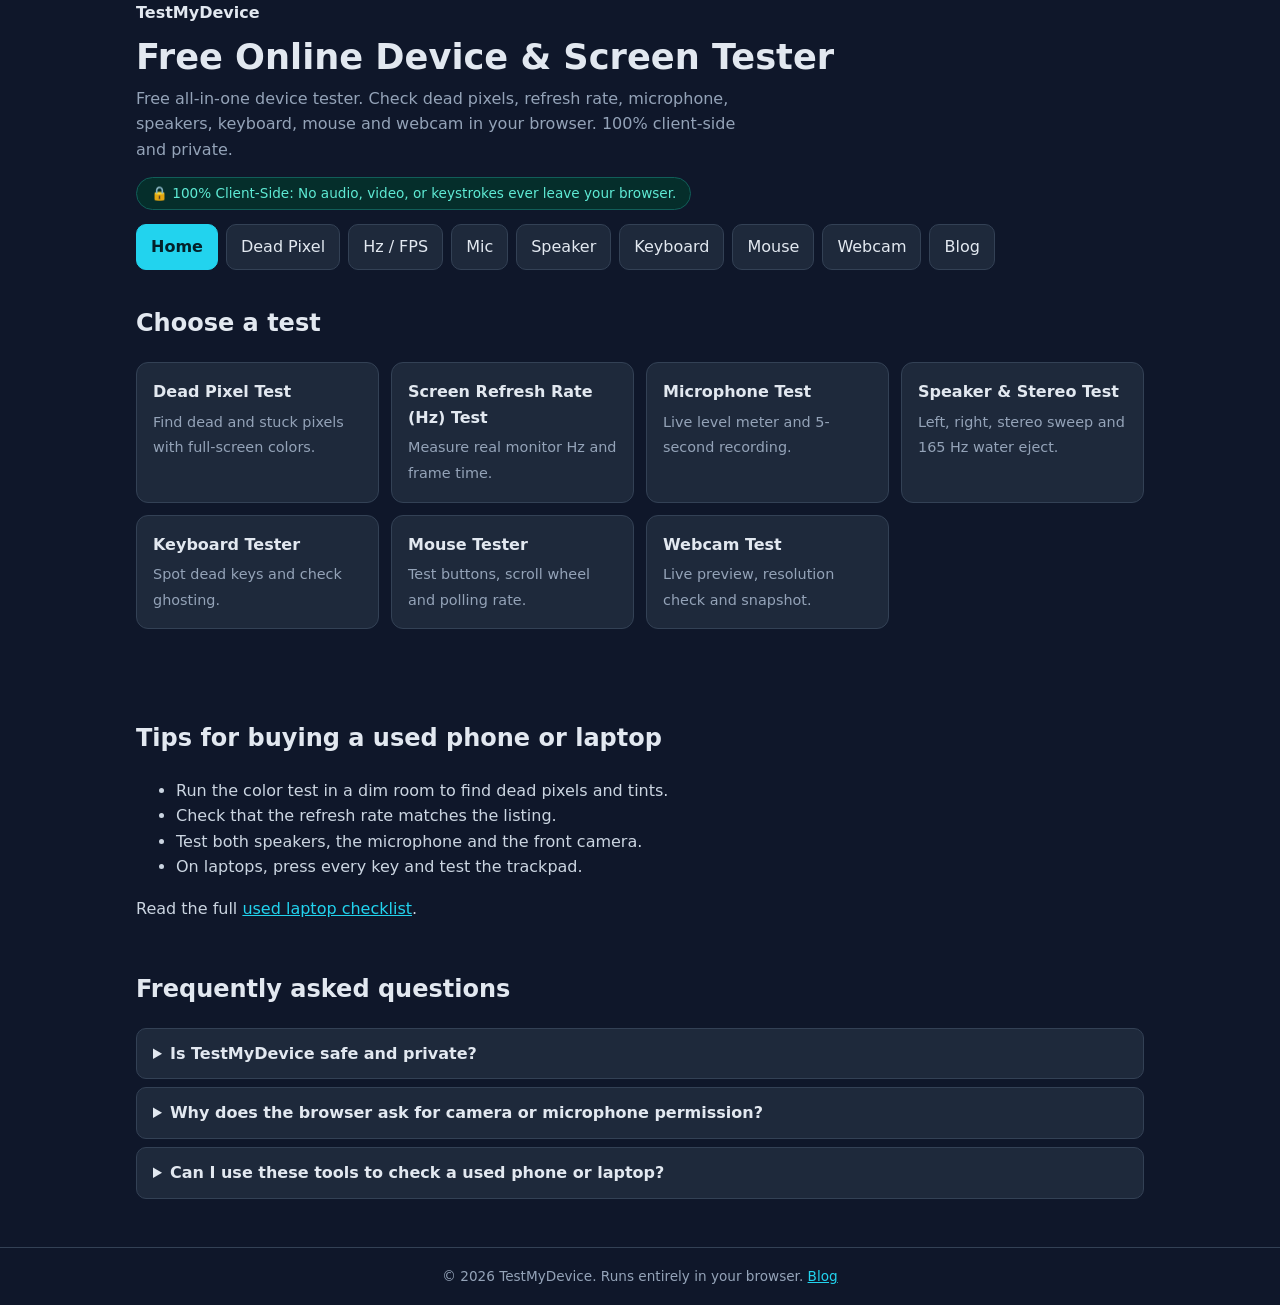
==== commit 9ae8fbaa: "Add files via upload" ====
--- a/index.html
+++ b/index.html
@@ -6,6 +6,6 @@
 <meta property="og:type" content="website"><meta property="og:site_name" content="TestMyDevice"><meta property="og:title" content="TestMyDevice: Free Online Device Tester for Screen, Mic, Speaker, Keyboard &amp; Webcam"><meta property="og:description" content="Free all-in-one device tester. Check dead pixels, refresh rate, microphone, speakers, keyboard, mouse and webcam in your browser. 100% client-side and private."><meta property="og:url" content="https://testmydevice.shaor.workers.dev/"><meta name="twitter:card" content="summary">
 <script type="application/ld+json">{"@context": "https://schema.org", "@graph": [{"@type": "WebSite", "name": "TestMyDevice", "url": "https://testmydevice.shaor.workers.dev/"}, {"@type": "WebApplication", "name": "TestMyDevice", "url": "https://testmydevice.shaor.workers.dev/", "applicationCategory": "UtilitiesApplication", "operatingSystem": "Any (modern web browser)", "offers": {"@type": "Offer", "price": "0", "priceCurrency": "USD"}, "description": "Free all-in-one device tester. Check dead pixels, refresh rate, microphone, speakers, keyboard, mouse and webcam in your browser. 100% client-side and private."}, {"@type": "FAQPage", "mainEntity": [{"@type": "Question", "name": "Is TestMyDevice safe and private?", "acceptedAnswer": {"@type": "Answer", "text": "Yes. Every test runs locally in your browser. Audio, video and keystrokes are never uploaded or stored."}}, {"@type": "Question", "name": "Why does the browser ask for camera or microphone permission?", "acceptedAnswer": {"@type": "Answer", "text": "Browsers require your explicit permission before a page can use them. Click Allow to run the test and revoke it any time in site settings."}}, {"@type": "Question", "name": "Can I use these tools to check a used phone or laptop?", "acceptedAnswer": {"@type": "Answer", "text": "Yes. Open the site in the device browser and run the screen, audio, keyboard and webcam tests while meeting the seller."}}]}]}</script></head><body>
 <header class="w"><a class="brand" href="/">TestMyDevice</a><h1>Free Online Device &amp; Screen Tester</h1><p>Free all-in-one device tester. Check dead pixels, refresh rate, microphone, speakers, keyboard, mouse and webcam in your browser. 100% client-side and private.</p><span class="badge">&#128274; 100% Client-Side: No audio, video, or keystrokes ever leave your browser.</span></header>
-<main class="w"><nav aria-label="Tools" id="tabs"><a href="/" aria-current="page">Home</a><a href="/dead-pixel-test/">Dead Pixel</a><a href="/refresh-rate-test/">Hz / FPS</a><a href="/mic-test/">Mic</a><a href="/speaker-test/">Speaker</a><a href="/keyboard-test/">Keyboard</a><a href="/mouse-test/">Mouse</a><a href="/webcam-test/">Webcam</a><a href="/blog/">Blog</a></nav><nav aria-label="Tools" id="tabs"><a href="/" aria-current="page">Home</a><a href="/dead-pixel-test/">Dead Pixel</a><a href="/refresh-rate-test/">Hz / FPS</a><a href="/mic-test/">Mic</a><a href="/speaker-test/">Speaker</a><a href="/keyboard-test/">Keyboard</a><a href="/mouse-test/">Mouse</a><a href="/webcam-test/">Webcam</a><a href="/blog/">Blog</a></nav><h2>Choose a test</h2><div class="tg"><a href="/dead-pixel-test/"><b>Dead Pixel Test</b><span>Find dead and stuck pixels with full-screen colors.</span></a><a href="/refresh-rate-test/"><b>Screen Refresh Rate (Hz) Test</b><span>Measure real monitor Hz and frame time.</span></a><a href="/mic-test/"><b>Microphone Test</b><span>Live level meter and 5-second recording.</span></a><a href="/speaker-test/"><b>Speaker &amp; Stereo Test</b><span>Left, right, stereo sweep and 165 Hz water eject.</span></a><a href="/keyboard-test/"><b>Keyboard Tester</b><span>Spot dead keys and check ghosting.</span></a><a href="/mouse-test/"><b>Mouse Tester</b><span>Test buttons, scroll wheel and polling rate.</span></a><a href="/webcam-test/"><b>Webcam Test</b><span>Live preview, resolution check and snapshot.</span></a></div><article class="seo"><h2>Tips for buying a used phone or laptop</h2><ul><li>Run the color test in a dim room to find dead pixels and tints.</li><li>Check that the refresh rate matches the listing.</li><li>Test both speakers, the microphone and the front camera.</li><li>On laptops, press every key and test the trackpad.</li></ul><p>Read the full <a href="/blog/check-used-laptop-before-buying/">used laptop checklist</a>.</p><h2>Frequently asked questions</h2><details><summary>Is TestMyDevice safe and private?</summary><p>Yes. Every test runs locally in your browser. Audio, video and keystrokes are never uploaded or stored.</p></details><details><summary>Why does the browser ask for camera or microphone permission?</summary><p>Browsers require your explicit permission before a page can use them. Click Allow to run the test and revoke it any time in site settings.</p></details><details><summary>Can I use these tools to check a used phone or laptop?</summary><p>Yes. Open the site in the device browser and run the screen, audio, keyboard and webcam tests while meeting the seller.</p></details></article></main>
+<main class="w"><nav aria-label="Tools" id="tabs"><a href="/" aria-current="page">Home</a><a href="/dead-pixel-test/">Dead Pixel</a><a href="/refresh-rate-test/">Hz / FPS</a><a href="/mic-test/">Mic</a><a href="/speaker-test/">Speaker</a><a href="/keyboard-test/">Keyboard</a><a href="/mouse-test/">Mouse</a><a href="/webcam-test/">Webcam</a><a href="/blog/">Blog</a></nav><h2>Choose a test</h2><div class="tg"><a href="/dead-pixel-test/"><b>Dead Pixel Test</b><span>Find dead and stuck pixels with full-screen colors.</span></a><a href="/refresh-rate-test/"><b>Screen Refresh Rate (Hz) Test</b><span>Measure real monitor Hz and frame time.</span></a><a href="/mic-test/"><b>Microphone Test</b><span>Live level meter and 5-second recording.</span></a><a href="/speaker-test/"><b>Speaker &amp; Stereo Test</b><span>Left, right, stereo sweep and 165 Hz water eject.</span></a><a href="/keyboard-test/"><b>Keyboard Tester</b><span>Spot dead keys and check ghosting.</span></a><a href="/mouse-test/"><b>Mouse Tester</b><span>Test buttons, scroll wheel and polling rate.</span></a><a href="/webcam-test/"><b>Webcam Test</b><span>Live preview, resolution check and snapshot.</span></a></div><article class="seo"><h2>Tips for buying a used phone or laptop</h2><ul><li>Run the color test in a dim room to find dead pixels and tints.</li><li>Check that the refresh rate matches the listing.</li><li>Test both speakers, the microphone and the front camera.</li><li>On laptops, press every key and test the trackpad.</li></ul><p>Read the full <a href="/blog/check-used-laptop-before-buying/">used laptop checklist</a>.</p><h2>Frequently asked questions</h2><details><summary>Is TestMyDevice safe and private?</summary><p>Yes. Every test runs locally in your browser. Audio, video and keystrokes are never uploaded or stored.</p></details><details><summary>Why does the browser ask for camera or microphone permission?</summary><p>Browsers require your explicit permission before a page can use them. Click Allow to run the test and revoke it any time in site settings.</p></details><details><summary>Can I use these tools to check a used phone or laptop?</summary><p>Yes. Open the site in the device browser and run the screen, audio, keyboard and webcam tests while meeting the seller.</p></details></article></main>
 <footer><div class="w">&copy; <span id="yr"></span> TestMyDevice. Runs entirely in your browser. <a href="/blog/">Blog</a></div></footer>
 <script>document.getElementById("yr").textContent=new Date().getFullYear()</script></body></html>
